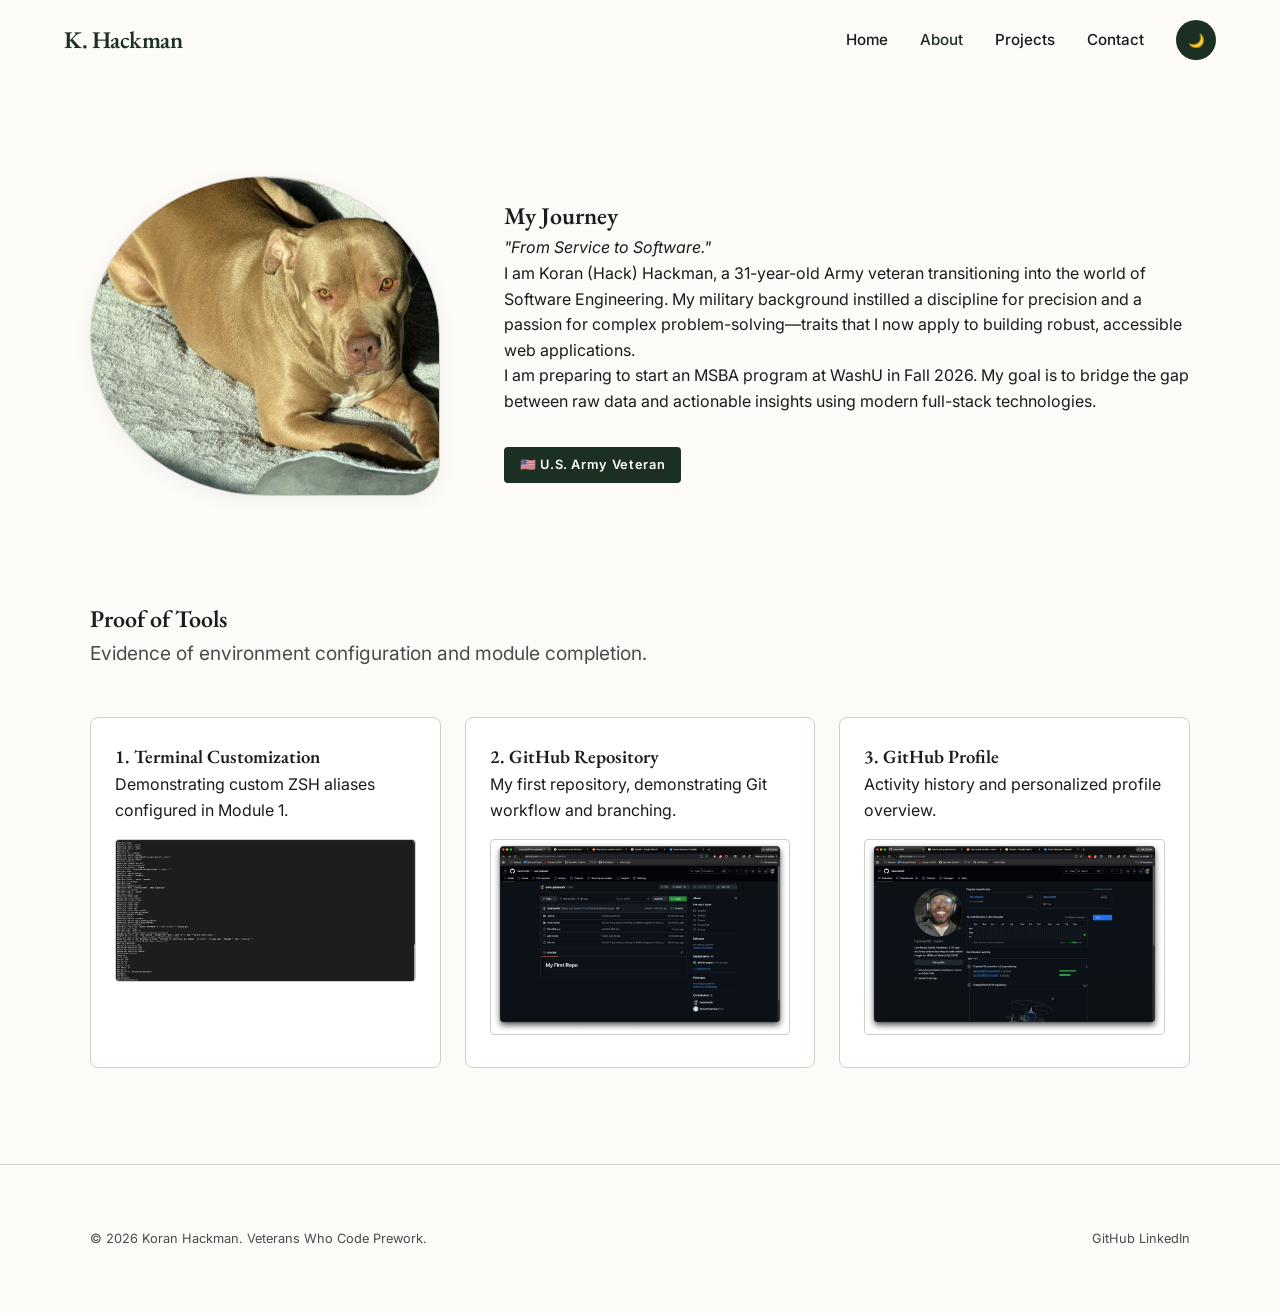
==== about.html @ 1c3fd6f7 "feat: complete VWC Capstone Portfolio with Classic Academic theme and 5 interactive features" ====
<!DOCTYPE html>
<html lang="en">
<head>
    <meta charset="UTF-8">
    <meta name="viewport" content="width=device-width, initial-scale=1.0">
    <title>About | Koran Hackman</title>
    <link rel="preconnect" href="https://fonts.googleapis.com">
    <link rel="preconnect" href="https://fonts.gstatic.com" crossorigin>
    <link href="https://fonts.googleapis.com/css2?family=EB+Garamond:ital,wght@0,400..800;1,400..800&family=Inter:wght@400;500;600&display=swap" rel="stylesheet">
    <link rel="stylesheet" href="css/style.css">
</head>
<body>
    <!-- Theme Persistence Script -->
    <script>
        const savedTheme = localStorage.getItem('theme') || 'light';
        document.body.classList.toggle('dark-mode', savedTheme === 'dark');
    </script>

    <header class="navbar">
        <div class="nav-container">
            <a href="index.html" class="logo">K. Hackman</a>
            <nav class="nav-links">
                <a href="index.html">Home</a>
                <a href="about.html" class="active">About</a>
                <a href="projects.html">Projects</a>
                <a href="contact.html">Contact</a>
                <button id="theme-toggle" aria-label="Toggle Night Mode">
                    <span class="sun-icon">☀️</span>
                    <span class="moon-icon">🌙</span>
                </button>
            </nav>
            <button class="menu-toggle" id="mobile-menu">
                <span></span><span></span><span></span>
            </button>
        </div>
    </header>

    <main class="container">
        <section class="about-hero">
            <div class="about-grid">
                <div class="about-image">
                    <img src="images/samira1.jpeg" alt="Koran Hackman" class="profile-img shadow">
                </div>
                <div class="about-text">
                    <h1 class="section-title">My Journey</h1>
                    <p class="italic highlight">"From Service to Software."</p>
                    <p>
                        I am Koran (Hack) Hackman, a 31-year-old Army veteran transitioning into the world of Software Engineering. 
                        My military background instilled a discipline for precision and a passion for complex problem-solving—traits 
                        that I now apply to building robust, accessible web applications.
                    </p>
                    <p>
                        I am preparing to start an MSBA program at WashU in Fall 2026. My goal is to bridge the gap between 
                        raw data and actionable insights using modern full-stack technologies.
                    </p>
                    <div class="military-badge">
                        <span>🇺🇸 U.S. Army Veteran</span>
                    </div>
                </div>
            </div>
        </section>

        <!-- Setup Proof Section (Required for VWC Capstone) -->
        <section class="setup-proof">
            <h2 class="section-title">Proof of Tools</h2>
            <p class="subtitle">Evidence of environment configuration and module completion.</p>
            
            <div class="proof-grid">
                <div class="proof-card">
                    <h3>1. Terminal Customization</h3>
                    <p>Demonstrating custom ZSH aliases configured in Module 1.</p>
                    <div class="image-zoom-container">
                        <img src="images/setup-terminal.png" alt="Terminal Aliases Screenshot">
                    </div>
                </div>
                <div class="proof-card">
                    <h3>2. GitHub Repository</h3>
                    <p>My first repository, demonstrating Git workflow and branching.</p>
                    <div class="image-zoom-container">
                        <img src="images/setup-github-repo.png" alt="GitHub Repository Screenshot">
                    </div>
                </div>
                <div class="proof-card">
                    <h3>3. GitHub Profile</h3>
                    <p>Activity history and personalized profile overview.</p>
                    <div class="image-zoom-container">
                        <img src="images/setup-github-profile.png" alt="GitHub Profile Screenshot">
                    </div>
                </div>
            </div>
        </section>
    </main>

    <footer class="footer">
        <div class="container footer-content">
            <p>&copy; 2026 Koran Hackman. Veterans Who Code Prework.</p>
            <div class="social-links">
                <a href="https://github.com/hackman95">GitHub</a>
                <a href="#">LinkedIn</a>
            </div>
        </div>
    </footer>

    <script src="js/script.js"></script>
</body>
</html>
---- css/style.css ----
/* 
   ============================================================
   VWC PREWORK CAPSTONE — CLASSIC ACADEMIC CSS
   Style: Forest Night (Orion Inspired)
   Author: Koran Hackman
   ============================================================
*/

/* --- 1. CSS CUSTOM PROPERTIES (VARIABLES) --- */
/* Decision: Using variables allows for easy theme persistence (Feature 1).
   It separates the 'color context' from the 'structural styles'. */
:root {
    /* Classic Day Palette */
    --color-bg: #FDFBF7;           /* Parchment Paper */
    --color-surface: #FFFFFF;
    --color-text-primary: #1B1B1B; /* Ink Black */
    --color-text-secondary: #4A4A4A;
    --color-accent: #1B3022;       /* Deep Forest Green */
    --color-accent-light: #2E4D35;
    --color-border: #D1CEC7;
    --color-shadow: rgba(0, 0, 0, 0.05);

    /* Typography */
    --font-serif: 'EB Garamond', serif;
    --font-sans: 'Inter', sans-serif;
    --font-mono: 'JetBrains Mono', monospace;

    /* Transitions */
    --transition-fast: 0.2s ease;
    --transition-slow: 0.4s ease;
}

/* Night Mode (Feature 1 Logic) */
/* Rationale: Applying these via a body class allows JS to toggle the entire UI instantly. */
body.dark-mode {
    --color-bg: #23201D;           /* Dark Parchment */
    --color-surface: #2C2824;
    --color-text-primary: #E8E4DF; /* Cream */
    --color-text-secondary: #B8B2AA;
    --color-accent: #3A5F44;       /* Lighter Forest */
    --color-accent-light: #4E7C5B;
    --color-border: #3D3833;
    --color-shadow: rgba(0, 0, 0, 0.3);
}

/* --- 2. RESET & BASE --- */
* {
    box-sizing: border-box;
    margin: 0;
    padding: 0;
}

body {
    background-color: var(--color-bg);
    color: var(--color-text-primary);
    font-family: var(--font-sans);
    line-height: 1.6;
    transition: background-color var(--transition-slow), color var(--transition-slow);
    overflow-x: hidden;
}

h1, h2, h3, h4, .section-title, .logo {
    font-family: var(--font-serif);
    font-weight: 600;
}

a {
    color: inherit;
    text-decoration: none;
    transition: var(--transition-fast);
}

.italic { font-style: italic; }
.shadow { box-shadow: 0 4px 20px var(--color-shadow); }
.container {
    width: 90%;
    max-width: 1100px;
    margin: 0 auto;
}

/* --- 3. NAVIGATION (Feature 2 & 8) --- */
.navbar {
    height: 80px;
    display: flex;
    align-items: center;
    position: sticky;
    top: 0;
    z-index: 1000;
    background: transparent;
    transition: background 0.3s ease, box-shadow 0.3s ease;
}

/* Feature 8: Scroll Interaction Class (Added via JS) */
.navbar.scrolled {
    background: var(--color-bg);
    box-shadow: 0 2px 10px var(--color-shadow);
    border-bottom: 1px solid var(--color-border);
}

.nav-container {
    display: flex;
    justify-content: space-between;
    align-items: center;
    width: 90%;
    margin: 0 auto;
}

.logo {
    font-size: 1.5rem;
    letter-spacing: -0.02em;
    color: var(--color-accent);
}

.nav-links {
    display: flex;
    gap: 2rem;
    align-items: center;
}

.nav-links a {
    font-size: 0.95rem;
    font-weight: 500;
}

.nav-links a.active, .nav-links a:hover {
    color: var(--color-accent);
}

/* Mobile Menu Toggle (Feature 2) */
.menu-toggle {
    display: none;
    flex-direction: column;
    gap: 5px;
    background: none;
    border: none;
    cursor: pointer;
}

.menu-toggle span {
    width: 25px;
    height: 2px;
    background: var(--color-text-primary);
    transition: transform 0.3s ease;
}

/* Theme Toggle Button (Feature 1) */
#theme-toggle {
    background: var(--color-accent);
    border: none;
    width: 40px;
    height: 40px;
    border-radius: 50%;
    cursor: pointer;
    display: flex;
    align-items: center;
    justify-content: center;
    color: white;
}

body.dark-mode .sun-icon { display: block; }
body.dark-mode .moon-icon { display: none; }
body:not(.dark-mode) .sun-icon { display: none; }
body:not(.dark-mode) .moon-icon { display: block; }

/* --- 4. HERO SECTION --- */
.hero {
    height: 90vh;
    display: flex;
    flex-direction: column;
    justify-content: center;
    align-items: center;
    text-align: center;
    padding: 2rem;
}

.hero h1 {
    font-size: clamp(2.5rem, 8vw, 4.5rem);
    margin-bottom: 0.5rem;
}

.subtitle {
    font-size: 1.2rem;
    color: var(--color-text-secondary);
    margin-bottom: 2rem;
}

.hero-text-container {
    height: 1.5rem;
    margin-bottom: 3rem;
}

#typing-text {
    font-family: var(--font-mono);
    color: var(--color-accent);
    font-weight: 500;
}

.cta-group {
    display: flex;
    gap: 1.5rem;
}

.btn {
    padding: 0.8rem 1.5rem;
    border-radius: 4px;
    font-weight: 600;
    font-size: 0.9rem;
    transition: transform 0.2s ease, background 0.2s ease;
}

.btn-primary {
    background: var(--color-accent);
    color: white;
}

.btn-secondary {
    border: 1px solid var(--color-accent);
    color: var(--color-accent);
}

.btn:hover {
    transform: translateY(-2px);
    background: var(--color-accent-light);
    color: white;
}

/* --- 5. GRID LAYOUTS (Feature 3 Proof) --- */
.projects-grid {
    display: grid;
    grid-template-columns: repeat(auto-fill, minmax(300px, 1fr));
    gap: 2rem;
    margin-top: 2rem;
}

/* Proof Card Design */
.proof-grid {
    display: grid;
    grid-template-columns: repeat(auto-fit, minmax(280px, 1fr));
    gap: 1.5rem;
    margin: 3rem 0;
}

.proof-card {
    background: var(--color-surface);
    border: 1px solid var(--color-border);
    padding: 1.5rem;
    border-radius: 8px;
    transition: transform var(--transition-fast);
}

.proof-card img {
    width: 100%;
    margin-top: 1rem;
    border-radius: 4px;
    border: 1px solid var(--color-border);
}

/* --- 6. ABOUT SECTION --- */
.about-grid {
    display: grid;
    grid-template-columns: 350px 1fr;
    gap: 4rem;
    align-items: center;
    padding: 6rem 0;
}

.profile-img {
    width: 100%;
    border-radius: 50% 50% 10% 50%; /* Characterful academic frame */
    border: 1px solid var(--color-border);
}

.military-badge {
    margin-top: 2rem;
    display: inline-block;
    padding: 0.5rem 1rem;
    background: var(--color-accent);
    color: white;
    border-radius: 4px;
    font-size: 0.8rem;
    font-weight: 600;
    letter-spacing: 0.05em;
}

/* --- 7. CONTACT FORM (Feature 5 UI) --- */
.contact-form {
    display: flex;
    flex-direction: column;
    gap: 1.5rem;
}

.form-group {
    display: flex;
    flex-direction: column;
    gap: 0.5rem;
}

.form-group label {
    font-size: 0.85rem;
    font-weight: 600;
    color: var(--color-text-secondary);
}

.form-group input, .form-group textarea {
    padding: 0.8rem;
    background: var(--color-surface);
    border: 1px solid var(--color-border);
    border-radius: 4px;
    color: var(--color-text-primary);
    font-family: inherit;
}

/* Error States */
.error-msg {
    color: #cc0000;
    font-size: 0.75rem;
    display: none;
}

.form-group.invalid input, .form-group.invalid textarea {
    border-color: #cc0000;
}

.form-group.invalid .error-msg {
    display: block;
}

/* --- 8. FOOTER --- */
.footer {
    padding: 4rem 0;
    border-top: 1px solid var(--color-border);
    margin-top: 6rem;
}

.footer-content {
    display: flex;
    justify-content: space-between;
    font-size: 0.8rem;
    color: var(--color-text-secondary);
}

/* --- 9. RESPONSIVE MEDIA QUERIES --- */

/* Tablet (768px+) */
@media (max-width: 992px) {
    .about-grid {
        grid-template-columns: 1fr;
        gap: 2rem;
        text-align: center;
    }
    .about-image {
        max-width: 300px;
        margin: 0 auto;
    }
}

/* Mobile (Navigation Logic) */
@media (max-width: 768px) {
    .menu-toggle {
        display: flex;
    }

    .nav-links {
        position: fixed;
        top: 80px;
        left: -100%;
        width: 100%;
        height: calc(100vh - 80px);
        background: var(--color-bg);
        flex-direction: column;
        padding-top: 2rem;
        transition: 0.4s ease;
        z-index: 999;
    }

    .nav-links.active {
        left: 0;
    }

    .projects-grid {
        grid-template-columns: 1fr;
    }
    
    .contact-info {
        margin-bottom: 3rem;
    }
}

/* Animation Artifacts (Feature 6 & 8) */
@keyframes slideIn {
    from { opacity: 0; transform: translateY(30px); }
    to { opacity: 1; transform: translateY(0); }
}

.reveal {
    animation: slideIn 0.8s ease forwards;
}
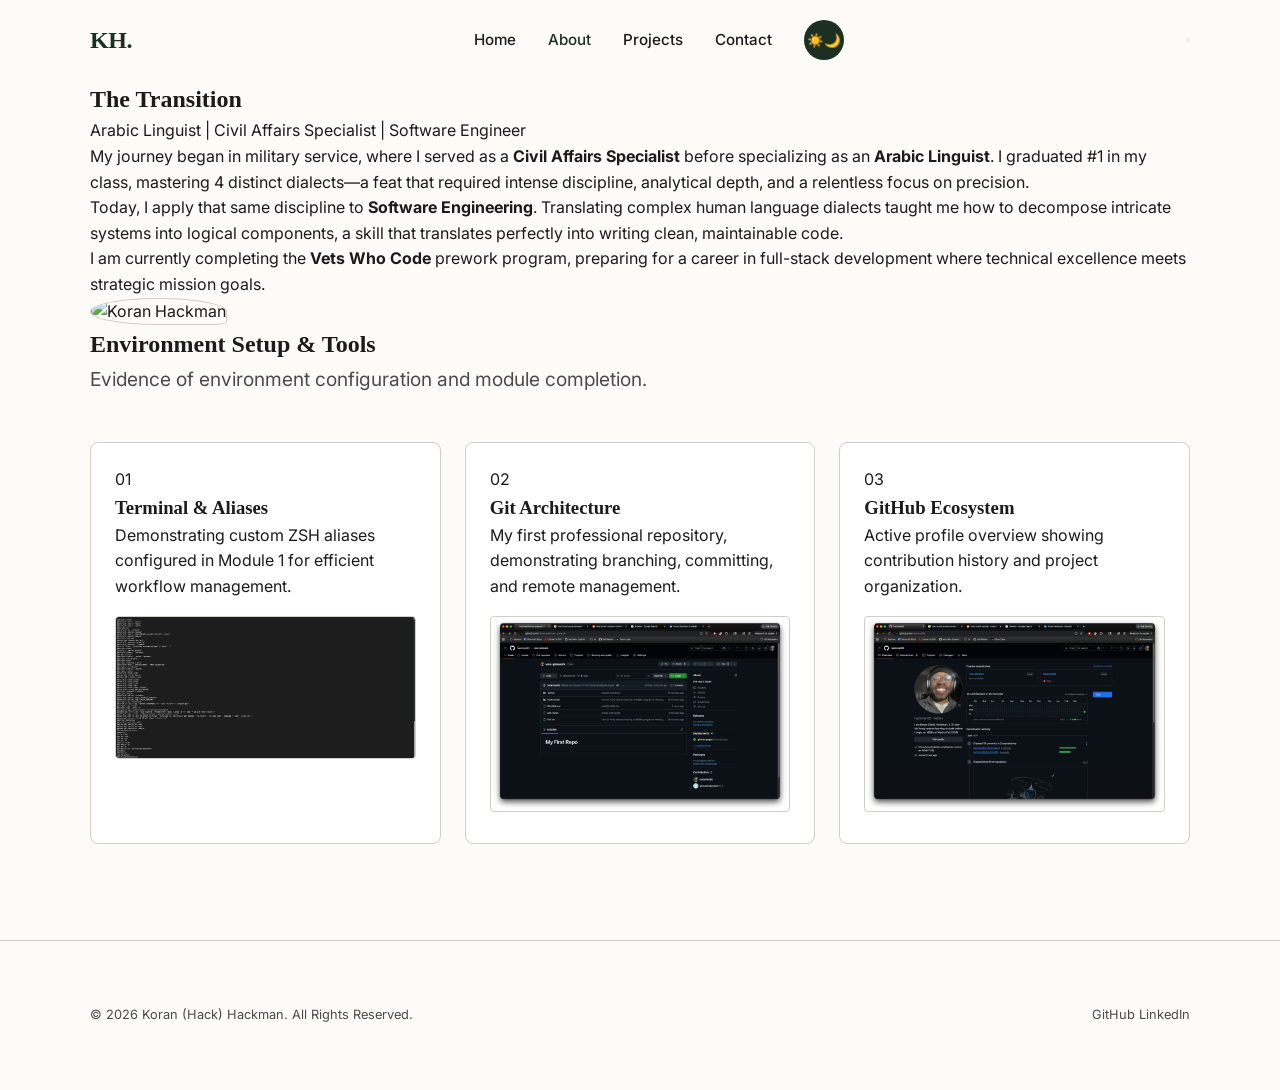
==== commit 63895c95: "feat: add about page with military transition story" ====
--- a/about.html
+++ b/about.html
@@ -4,103 +4,119 @@
     <meta charset="UTF-8">
     <meta name="viewport" content="width=device-width, initial-scale=1.0">
     <title>About | Koran Hackman</title>
+    <!-- Google Fonts -->
     <link rel="preconnect" href="https://fonts.googleapis.com">
     <link rel="preconnect" href="https://fonts.gstatic.com" crossorigin>
-    <link href="https://fonts.googleapis.com/css2?family=EB+Garamond:ital,wght@0,400..800;1,400..800&family=Inter:wght@400;500;600&display=swap" rel="stylesheet">
+    <link href="https://fonts.googleapis.com/css2?family=Inter:wght@300;400;500;600;700&display=swap" rel="stylesheet">
+    <!-- Styles -->
     <link rel="stylesheet" href="css/style.css">
 </head>
-<body>
-    <!-- Theme Persistence Script -->
+<body class="light-mode">
+    <!-- Theme Toggle (Feature 1) Logic Persistence -->
     <script>
         const savedTheme = localStorage.getItem('theme') || 'light';
-        document.body.classList.toggle('dark-mode', savedTheme === 'dark');
+        document.body.className = savedTheme + '-mode';
     </script>
 
+    <!-- Navigation -->
     <header class="navbar">
-        <div class="nav-container">
-            <a href="index.html" class="logo">K. Hackman</a>
-            <nav class="nav-links">
+        <div class="container nav-container">
+            <a href="index.html" class="logo">KH<span>.</span></a>
+            <nav class="nav-links" id="nav-links">
                 <a href="index.html">Home</a>
                 <a href="about.html" class="active">About</a>
                 <a href="projects.html">Projects</a>
                 <a href="contact.html">Contact</a>
-                <button id="theme-toggle" aria-label="Toggle Night Mode">
-                    <span class="sun-icon">☀️</span>
-                    <span class="moon-icon">🌙</span>
+                <button id="theme-toggle" class="theme-toggle" aria-label="Toggle Theme">
+                    <span class="icon-sun">☀️</span>
+                    <span class="icon-moon">🌙</span>
                 </button>
             </nav>
-            <button class="menu-toggle" id="mobile-menu">
-                <span></span><span></span><span></span>
+            <button class="mobile-menu-btn" id="mobile-menu-btn" aria-label="Toggle Menu">
+                <span class="bar"></span>
+                <span class="bar"></span>
+                <span class="bar"></span>
             </button>
         </div>
     </header>
 
-    <main class="container">
-        <section class="about-hero">
-            <div class="about-grid">
-                <div class="about-image">
-                    <img src="images/samira1.jpeg" alt="Koran Hackman" class="profile-img shadow">
-                </div>
-                <div class="about-text">
-                    <h1 class="section-title">My Journey</h1>
-                    <p class="italic highlight">"From Service to Software."</p>
+    <!-- Main Content -->
+    <main class="container py-8">
+        <section class="about-hero grid-2">
+            <div class="about-text">
+                <h1 class="section-title">The Transition</h1>
+                <p class="highlight">Arabic Linguist | Civil Affairs Specialist | Software Engineer</p>
+                <div class="about-description">
                     <p>
-                        I am Koran (Hack) Hackman, a 31-year-old Army veteran transitioning into the world of Software Engineering. 
-                        My military background instilled a discipline for precision and a passion for complex problem-solving—traits 
-                        that I now apply to building robust, accessible web applications.
+                        My journey began in military service, where I served as a <strong>Civil Affairs Specialist</strong> before specializing as an 
+                        <strong>Arabic Linguist</strong>. I graduated #1 in my class, mastering 4 distinct dialects—a feat that required intense discipline, 
+                        analytical depth, and a relentless focus on precision.
                     </p>
                     <p>
-                        I am preparing to start an MSBA program at WashU in Fall 2026. My goal is to bridge the gap between 
-                        raw data and actionable insights using modern full-stack technologies.
+                        Today, I apply that same discipline to <strong>Software Engineering</strong>. Translating complex human language dialects taught me 
+                        how to decompose intricate systems into logical components, a skill that translates perfectly into writing clean, maintainable code.
                     </p>
-                    <div class="military-badge">
-                        <span>🇺🇸 U.S. Army Veteran</span>
-                    </div>
+                    <p>
+                        I am currently completing the <strong>Vets Who Code</strong> prework program, preparing for a career in full-stack development 
+                        where technical excellence meets strategic mission goals.
+                    </p>
                 </div>
+            </div>
+            <div class="about-image">
+                <img src="images/profile.jpg" alt="Koran Hackman" class="profile-img shadow-minimal">
             </div>
         </section>
 
-        <!-- Setup Proof Section (Required for VWC Capstone) -->
-        <section class="setup-proof">
-            <h2 class="section-title">Proof of Tools</h2>
+        <!-- Proof of Tools Section (Required for Capstone) -->
+        <section class="proof-of-tools py-8">
+            <h2 class="section-title">Environment Setup & Tools</h2>
             <p class="subtitle">Evidence of environment configuration and module completion.</p>
-            
             <div class="proof-grid">
-                <div class="proof-card">
-                    <h3>1. Terminal Customization</h3>
-                    <p>Demonstrating custom ZSH aliases configured in Module 1.</p>
-                    <div class="image-zoom-container">
-                        <img src="images/setup-terminal.png" alt="Terminal Aliases Screenshot">
+                <!-- Terminal Setup (Module 1) -->
+                <article class="proof-card">
+                    <div class="proof-header">
+                        <span class="step-num">01</span>
+                        <h3>Terminal & Aliases</h3>
                     </div>
-                </div>
-                <div class="proof-card">
-                    <h3>2. GitHub Repository</h3>
-                    <p>My first repository, demonstrating Git workflow and branching.</p>
-                    <div class="image-zoom-container">
-                        <img src="images/setup-github-repo.png" alt="GitHub Repository Screenshot">
+                    <p>Demonstrating custom ZSH aliases configured in Module 1 for efficient workflow management.</p>
+                    <img src="images/setup-terminal.png" alt="Terminal Aliases Screenshot" class="proof-img">
+                </article>
+
+                <!-- GitHub Repo (Module 2) -->
+                <article class="proof-card">
+                    <div class="proof-header">
+                        <span class="step-num">02</span>
+                        <h3>Git Architecture</h3>
                     </div>
-                </div>
-                <div class="proof-card">
-                    <h3>3. GitHub Profile</h3>
-                    <p>Activity history and personalized profile overview.</p>
-                    <div class="image-zoom-container">
-                        <img src="images/setup-github-profile.png" alt="GitHub Profile Screenshot">
+                    <p>My first professional repository, demonstrating branching, committing, and remote management.</p>
+                    <img src="images/setup-github-repo.png" alt="GitHub Repository Screenshot" class="proof-img">
+                </article>
+
+                <!-- GitHub Profile -->
+                <article class="proof-card">
+                    <div class="proof-header">
+                        <span class="step-num">03</span>
+                        <h3>GitHub Ecosystem</h3>
                     </div>
-                </div>
+                    <p>Active profile overview showing contribution history and project organization.</p>
+                    <img src="images/setup-github-profile.png" alt="GitHub Profile Screenshot" class="proof-img">
+                </article>
             </div>
         </section>
     </main>
 
+    <!-- Footer -->
     <footer class="footer">
         <div class="container footer-content">
-            <p>&copy; 2026 Koran Hackman. Veterans Who Code Prework.</p>
+            <p>&copy; 2026 Koran (Hack) Hackman. All Rights Reserved.</p>
             <div class="social-links">
-                <a href="https://github.com/hackman95">GitHub</a>
-                <a href="#">LinkedIn</a>
+                <a href="https://github.com/hackman95" target="_blank">GitHub</a>
+                <a href="#" target="_blank">LinkedIn</a>
             </div>
         </div>
     </footer>
 
+    <!-- Scripts -->
     <script src="js/script.js"></script>
 </body>
 </html>
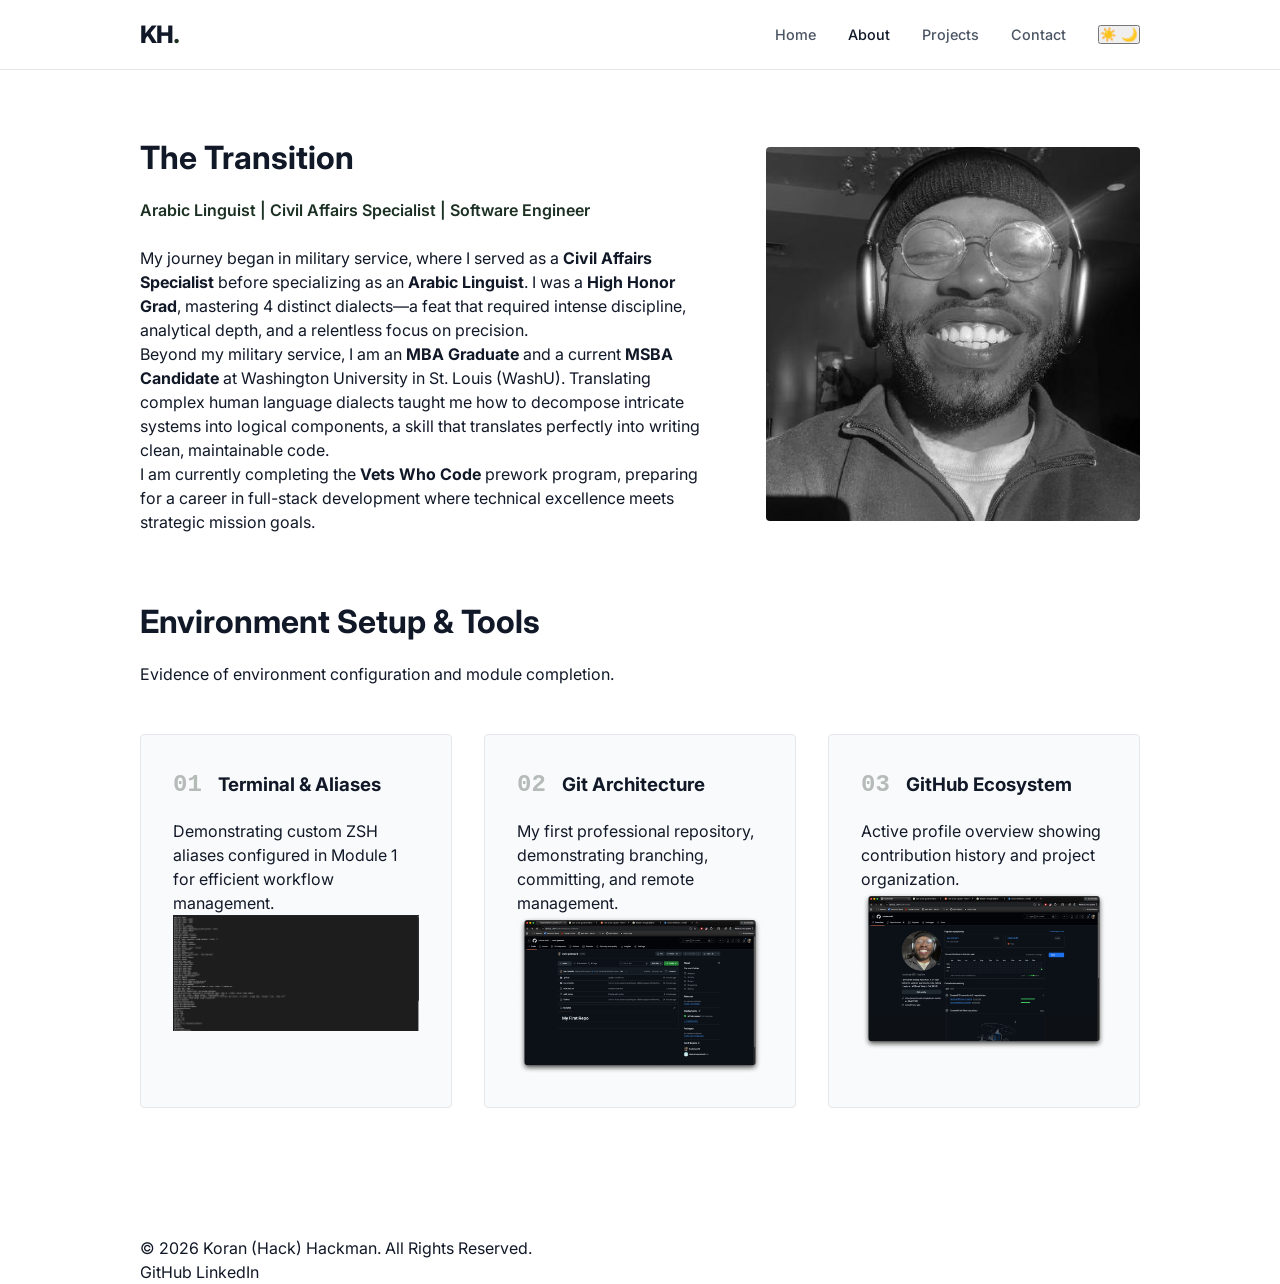
==== commit 4f80d1b4: "feat: sync professional identity with High Honor status and official GitHub avatar" ====
--- a/about.html
+++ b/about.html
@@ -49,12 +49,12 @@
                 <div class="about-description">
                     <p>
                         My journey began in military service, where I served as a <strong>Civil Affairs Specialist</strong> before specializing as an 
-                        <strong>Arabic Linguist</strong>. I graduated #1 in my class, mastering 4 distinct dialects—a feat that required intense discipline, 
+                        <strong>Arabic Linguist</strong>. I was a <strong>High Honor Grad</strong>, mastering 4 distinct dialects—a feat that required intense discipline, 
                         analytical depth, and a relentless focus on precision.
                     </p>
                     <p>
-                        Today, I apply that same discipline to <strong>Software Engineering</strong>. Translating complex human language dialects taught me 
-                        how to decompose intricate systems into logical components, a skill that translates perfectly into writing clean, maintainable code.
+                        Beyond my military service, I am an <strong>MBA Graduate</strong> and a current <strong>MSBA Candidate</strong> at Washington University in St. Louis (WashU).
+                        Translating complex human language dialects taught me how to decompose intricate systems into logical components, a skill that translates perfectly into writing clean, maintainable code.
                     </p>
                     <p>
                         I am currently completing the <strong>Vets Who Code</strong> prework program, preparing for a career in full-stack development 
--- a/css/style.css
+++ b/css/style.css
@@ -1,49 +1,45 @@
 /* 
    ============================================================
-   VWC PREWORK CAPSTONE — CLASSIC ACADEMIC CSS
-   Style: Forest Night (Orion Inspired)
-   Author: Koran Hackman
+   VWC PREWORK CAPSTONE — MINIMALIST PROFESSIONAL CSS
+   Style: High-End Minimalist Modern
+   Author: Koran Hackman (Arabic Linguist & Software Engineer)
    ============================================================
 */
 
-/* --- 1. CSS CUSTOM PROPERTIES (VARIABLES) --- */
-/* Decision: Using variables allows for easy theme persistence (Feature 1).
-   It separates the 'color context' from the 'structural styles'. */
+/* --- 1. CSS CUSTOM PROPERTIES (Theme Persistence Feature 1) --- */
 :root {
-    /* Classic Day Palette */
-    --color-bg: #FDFBF7;           /* Parchment Paper */
-    --color-surface: #FFFFFF;
-    --color-text-primary: #1B1B1B; /* Ink Black */
-    --color-text-secondary: #4A4A4A;
-    --color-accent: #1B3022;       /* Deep Forest Green */
-    --color-accent-light: #2E4D35;
-    --color-border: #D1CEC7;
+    /* Day Mode Palette */
+    --color-bg: #FFFFFF;
+    --color-surface: #F9FAFB;
+    --color-text-primary: #111827; /* Dark Slate Black */
+    --color-text-secondary: #4B5563; /* Grey Slate */
+    --color-accent: #1B3022; /* Deep Forest Green (VWC/Military Accent) */
+    --color-accent-hover: #13241A;
+    --color-border: #E5E7EB;
     --color-shadow: rgba(0, 0, 0, 0.05);
 
     /* Typography */
-    --font-serif: 'EB Garamond', serif;
-    --font-sans: 'Inter', sans-serif;
-    --font-mono: 'JetBrains Mono', monospace;
-
-    /* Transitions */
-    --transition-fast: 0.2s ease;
-    --transition-slow: 0.4s ease;
+    --font-main: 'Inter', system-ui, -apple-system, sans-serif;
+    --font-mono: ui-monospace, SFMono-Regular, Menlo, Monaco, Consolas, monospace;
+
+    /* Spacing & Borders */
+    --transition: 0.25s cubic-bezier(0.4, 0, 0.2, 1);
+    --border-radius: 4px;
 }
 
 /* Night Mode (Feature 1 Logic) */
-/* Rationale: Applying these via a body class allows JS to toggle the entire UI instantly. */
-body.dark-mode {
-    --color-bg: #23201D;           /* Dark Parchment */
-    --color-surface: #2C2824;
-    --color-text-primary: #E8E4DF; /* Cream */
-    --color-text-secondary: #B8B2AA;
-    --color-accent: #3A5F44;       /* Lighter Forest */
-    --color-accent-light: #4E7C5B;
-    --color-border: #3D3833;
+.dark-mode {
+    --color-bg: #0F172A; /* Deep Navy Black */
+    --color-surface: #1E293B;
+    --color-text-primary: #F9FAFB;
+    --color-text-secondary: #9CA3AF;
+    --color-accent: #34D399; /* Emerald/Forest Green Accent for Dark Mode */
+    --color-accent-hover: #10B981;
+    --color-border: #334155;
     --color-shadow: rgba(0, 0, 0, 0.3);
 }
 
-/* --- 2. RESET & BASE --- */
+/* --- 2. BASE RESET --- */
 * {
     box-sizing: border-box;
     margin: 0;
@@ -53,63 +49,47 @@
 body {
     background-color: var(--color-bg);
     color: var(--color-text-primary);
-    font-family: var(--font-sans);
-    line-height: 1.6;
-    transition: background-color var(--transition-slow), color var(--transition-slow);
-    overflow-x: hidden;
-}
-
-h1, h2, h3, h4, .section-title, .logo {
-    font-family: var(--font-serif);
-    font-weight: 600;
-}
-
-a {
-    color: inherit;
-    text-decoration: none;
-    transition: var(--transition-fast);
-}
-
-.italic { font-style: italic; }
-.shadow { box-shadow: 0 4px 20px var(--color-shadow); }
+    font-family: var(--font-main);
+    line-height: 1.5;
+    -webkit-font-smoothing: antialiased;
+    transition: background-color var(--transition), color var(--transition);
+}
+
 .container {
+    max-width: 1000px;
     width: 90%;
-    max-width: 1100px;
     margin: 0 auto;
 }
+
+img { max-width: 100%; display: block; }
+a { text-decoration: none; color: inherit; transition: var(--transition); }
+ul { list-style: none; }
 
 /* --- 3. NAVIGATION (Feature 2 & 8) --- */
 .navbar {
-    height: 80px;
-    display: flex;
-    align-items: center;
+    height: 70px;
+    border-bottom: 1px solid var(--color-border);
     position: sticky;
     top: 0;
-    z-index: 1000;
-    background: transparent;
-    transition: background 0.3s ease, box-shadow 0.3s ease;
-}
-
-/* Feature 8: Scroll Interaction Class (Added via JS) */
-.navbar.scrolled {
+    z-index: 100;
     background: var(--color-bg);
-    box-shadow: 0 2px 10px var(--color-shadow);
-    border-bottom: 1px solid var(--color-border);
 }
 
 .nav-container {
     display: flex;
     justify-content: space-between;
     align-items: center;
-    width: 90%;
-    margin: 0 auto;
+    height: 100%;
 }
 
 .logo {
+    font-weight: 800;
     font-size: 1.5rem;
-    letter-spacing: -0.02em;
-    color: var(--color-accent);
-}
+    letter-spacing: -0.05em;
+    color: var(--color-text-primary);
+}
+
+.logo span { color: var(--color-accent); }
 
 .nav-links {
     display: flex;
@@ -118,280 +98,173 @@
 }
 
 .nav-links a {
-    font-size: 0.95rem;
+    font-size: 0.9rem;
     font-weight: 500;
-}
-
-.nav-links a.active, .nav-links a:hover {
-    color: var(--color-accent);
-}
-
-/* Mobile Menu Toggle (Feature 2) */
-.menu-toggle {
+    color: var(--color-text-secondary);
+}
+
+.nav-links a:hover, .nav-links a.active {
+    color: var(--color-text-primary);
+}
+
+/* Mobile Nav (Feature 2) */
+.mobile-menu-btn {
     display: none;
     flex-direction: column;
-    gap: 5px;
+    gap: 6px;
     background: none;
     border: none;
     cursor: pointer;
 }
 
-.menu-toggle span {
-    width: 25px;
+.mobile-menu-btn .bar {
+    width: 24px;
     height: 2px;
     background: var(--color-text-primary);
-    transition: transform 0.3s ease;
-}
-
-/* Theme Toggle Button (Feature 1) */
-#theme-toggle {
-    background: var(--color-accent);
-    border: none;
-    width: 40px;
-    height: 40px;
-    border-radius: 50%;
-    cursor: pointer;
-    display: flex;
+    transition: var(--transition);
+}
+
+/* --- 4. HERO SECTION (Feature 8 Effect) --- */
+.hero {
+    display: grid;
+    grid-template-columns: 1fr 1fr;
+    gap: 4rem;
     align-items: center;
-    justify-content: center;
-    color: white;
-}
-
-body.dark-mode .sun-icon { display: block; }
-body.dark-mode .moon-icon { display: none; }
-body:not(.dark-mode) .sun-icon { display: none; }
-body:not(.dark-mode) .moon-icon { display: block; }
-
-/* --- 4. HERO SECTION --- */
-.hero {
-    height: 90vh;
-    display: flex;
-    flex-direction: column;
-    justify-content: center;
-    align-items: center;
-    text-align: center;
-    padding: 2rem;
-}
-
-.hero h1 {
-    font-size: clamp(2.5rem, 8vw, 4.5rem);
-    margin-bottom: 0.5rem;
-}
-
-.subtitle {
-    font-size: 1.2rem;
+    padding: 6rem 0;
+}
+
+.hero-title {
+    font-size: 3.5rem;
+    font-weight: 800;
+    letter-spacing: -0.02em;
+    line-height: 1.1;
+    margin-bottom: 1rem;
+}
+
+.hero-subtitle {
+    font-family: var(--font-mono);
+    font-size: 1.25rem;
+    font-weight: 600;
+    color: var(--color-accent);
+    margin-bottom: 1.5rem;
+    min-height: 1.5rem;
+}
+
+.hero-description {
+    font-size: 1.1rem;
     color: var(--color-text-secondary);
-    margin-bottom: 2rem;
-}
-
-.hero-text-container {
-    height: 1.5rem;
-    margin-bottom: 3rem;
-}
-
-#typing-text {
-    font-family: var(--font-mono);
-    color: var(--color-accent);
-    font-weight: 500;
-}
-
-.cta-group {
-    display: flex;
-    gap: 1.5rem;
-}
+    margin-bottom: 2.5rem;
+    max-width: 500px;
+}
+
+.hero-cta { display: flex; gap: 1rem; }
 
 .btn {
-    padding: 0.8rem 1.5rem;
-    border-radius: 4px;
+    padding: 0.75rem 1.5rem;
     font-weight: 600;
     font-size: 0.9rem;
-    transition: transform 0.2s ease, background 0.2s ease;
-}
-
-.btn-primary {
-    background: var(--color-accent);
-    color: white;
-}
-
-.btn-secondary {
-    border: 1px solid var(--color-accent);
-    color: var(--color-accent);
-}
-
-.btn:hover {
-    transform: translateY(-2px);
-    background: var(--color-accent-light);
-    color: white;
-}
-
-/* --- 5. GRID LAYOUTS (Feature 3 Proof) --- */
+    border-radius: var(--border-radius);
+    display: inline-block;
+}
+
+.btn-primary { background: var(--color-text-primary); color: white; }
+.btn-primary:hover { background: var(--color-accent); }
+
+.btn-secondary { border: 1px solid var(--color-border); }
+.btn-secondary:hover { border-color: var(--color-text-secondary); }
+
+.profile-img {
+    width: 100%;
+    border-radius: var(--border-radius);
+    filter: grayscale(100%); /* Minimalist aesthetic */
+    transition: var(--transition);
+}
+
+.profile-img:hover { filter: grayscale(0%); }
+
+/* --- 5. ABOUT PAGE --- */
+.py-8 { padding: 4rem 0; }
+.grid-2 { display: grid; grid-template-columns: 1.2fr 0.8fr; gap: 4rem; align-items: center; }
+.section-title { font-size: 2rem; margin-bottom: 1rem; }
+.highlight { color: var(--color-accent); font-weight: 600; margin-bottom: 1.5rem; }
+
+.proof-grid {
+    display: grid;
+    grid-template-columns: repeat(auto-fit, minmax(280px, 1fr));
+    gap: 2rem;
+    margin-top: 3rem;
+}
+
+.proof-card {
+    background: var(--color-surface);
+    border: 1px solid var(--color-border);
+    padding: 2rem;
+    border-radius: var(--border-radius);
+}
+
+.proof-header { display: flex; align-items: center; gap: 1rem; margin-bottom: 1rem; }
+.step-num { font-family: var(--font-mono); font-weight: 800; color: var(--color-accent); font-size: 1.5rem; opacity: 0.3; }
+
+/* --- 6. PROJECTS (Feature 3 Proof) --- */
 .projects-grid {
     display: grid;
     grid-template-columns: repeat(auto-fill, minmax(300px, 1fr));
-    gap: 2rem;
+    gap: 2.5rem;
+    margin-top: 3rem;
+}
+
+.filter-controls {
+    display: flex;
+    gap: 1rem;
     margin-top: 2rem;
 }
 
-/* Proof Card Design */
-.proof-grid {
-    display: grid;
-    grid-template-columns: repeat(auto-fit, minmax(280px, 1fr));
-    gap: 1.5rem;
-    margin: 3rem 0;
-}
-
-.proof-card {
-    background: var(--color-surface);
+.filter-btn {
+    background: none;
     border: 1px solid var(--color-border);
-    padding: 1.5rem;
-    border-radius: 8px;
-    transition: transform var(--transition-fast);
-}
-
-.proof-card img {
-    width: 100%;
-    margin-top: 1rem;
-    border-radius: 4px;
-    border: 1px solid var(--color-border);
-}
-
-/* --- 6. ABOUT SECTION --- */
-.about-grid {
-    display: grid;
-    grid-template-columns: 350px 1fr;
-    gap: 4rem;
-    align-items: center;
-    padding: 6rem 0;
-}
-
-.profile-img {
-    width: 100%;
-    border-radius: 50% 50% 10% 50%; /* Characterful academic frame */
-    border: 1px solid var(--color-border);
-}
-
-.military-badge {
-    margin-top: 2rem;
-    display: inline-block;
     padding: 0.5rem 1rem;
-    background: var(--color-accent);
-    color: white;
-    border-radius: 4px;
     font-size: 0.8rem;
     font-weight: 600;
-    letter-spacing: 0.05em;
-}
-
-/* --- 7. CONTACT FORM (Feature 5 UI) --- */
-.contact-form {
-    display: flex;
-    flex-direction: column;
-    gap: 1.5rem;
-}
-
-.form-group {
-    display: flex;
-    flex-direction: column;
-    gap: 0.5rem;
-}
-
-.form-group label {
-    font-size: 0.85rem;
-    font-weight: 600;
-    color: var(--color-text-secondary);
-}
-
-.form-group input, .form-group textarea {
-    padding: 0.8rem;
-    background: var(--color-surface);
-    border: 1px solid var(--color-border);
-    border-radius: 4px;
-    color: var(--color-text-primary);
-    font-family: inherit;
-}
-
-/* Error States */
-.error-msg {
-    color: #cc0000;
-    font-size: 0.75rem;
-    display: none;
-}
-
-.form-group.invalid input, .form-group.invalid textarea {
-    border-color: #cc0000;
-}
-
-.form-group.invalid .error-msg {
-    display: block;
-}
-
-/* --- 8. FOOTER --- */
-.footer {
-    padding: 4rem 0;
-    border-top: 1px solid var(--color-border);
-    margin-top: 6rem;
-}
-
-.footer-content {
-    display: flex;
-    justify-content: space-between;
-    font-size: 0.8rem;
-    color: var(--color-text-secondary);
-}
-
-/* --- 9. RESPONSIVE MEDIA QUERIES --- */
-
-/* Tablet (768px+) */
-@media (max-width: 992px) {
-    .about-grid {
-        grid-template-columns: 1fr;
-        gap: 2rem;
-        text-align: center;
-    }
-    .about-image {
-        max-width: 300px;
-        margin: 0 auto;
-    }
-}
-
-/* Mobile (Navigation Logic) */
+    cursor: pointer;
+    border-radius: 20px;
+}
+
+.filter-btn.active { background: var(--color-text-primary); color: white; border-color: var(--color-text-primary); }
+
+/* --- 7. CONTACT (Feature 5 Validation UI) --- */
+.contact-form { display: flex; flex-direction: column; gap: 1.5rem; }
+.form-group { display: flex; flex-direction: column; gap: 0.5rem; }
+.form-group label { font-size: 0.8rem; font-weight: 700; color: var(--color-text-secondary); text-transform: uppercase; letter-spacing: 0.05em; }
+.form-group input, .form-group textarea { padding: 0.75rem; border: 1px solid var(--color-border); border-radius: var(--border-radius); font-family: inherit; font-size: 1rem; }
+
+.error-msg { color: #dc2626; font-size: 0.75rem; font-weight: 500; margin-top: -0.25rem; display: none; }
+.form-group.invalid input, .form-group.invalid textarea { border-color: #dc2626; }
+.form-group.invalid .error-msg { display: block; }
+
+/* --- 8. RESPONSIVE QUERIES --- */
 @media (max-width: 768px) {
-    .menu-toggle {
-        display: flex;
-    }
-
+    .hero { grid-template-columns: 1fr; text-align: center; gap: 2rem; }
+    .hero-image { order: -1; max-width: 300px; margin: 0 auto; }
+    .hero-cta { justify-content: center; }
+    
+    .mobile-menu-btn { display: flex; }
     .nav-links {
         position: fixed;
-        top: 80px;
+        top: 70px;
         left: -100%;
         width: 100%;
-        height: calc(100vh - 80px);
+        height: calc(100vh - 70px);
         background: var(--color-bg);
         flex-direction: column;
-        padding-top: 2rem;
+        padding: 4rem 0;
         transition: 0.4s ease;
-        z-index: 999;
+        border-top: 1px solid var(--color-border);
     }
-
-    .nav-links.active {
-        left: 0;
-    }
-
-    .projects-grid {
-        grid-template-columns: 1fr;
-    }
-    
-    .contact-info {
-        margin-bottom: 3rem;
-    }
-}
-
-/* Animation Artifacts (Feature 6 & 8) */
-@keyframes slideIn {
-    from { opacity: 0; transform: translateY(30px); }
-    to { opacity: 1; transform: translateY(0); }
-}
-
-.reveal {
-    animation: slideIn 0.8s ease forwards;
-}
+    .nav-links.active { left: 0; }
+    .grid-2 { grid-template-columns: 1fr; text-align: center; }
+    .about-image { margin: 0 auto; }
+}
+
+/* Animations Artifacts */
+@keyframes fadeIn { from { opacity: 0; transform: translateY(20px); } to { opacity: 1; transform: translateY(0); } }
+.reveal { animation: fadeIn 0.8s ease-out forwards; opacity: 0; }
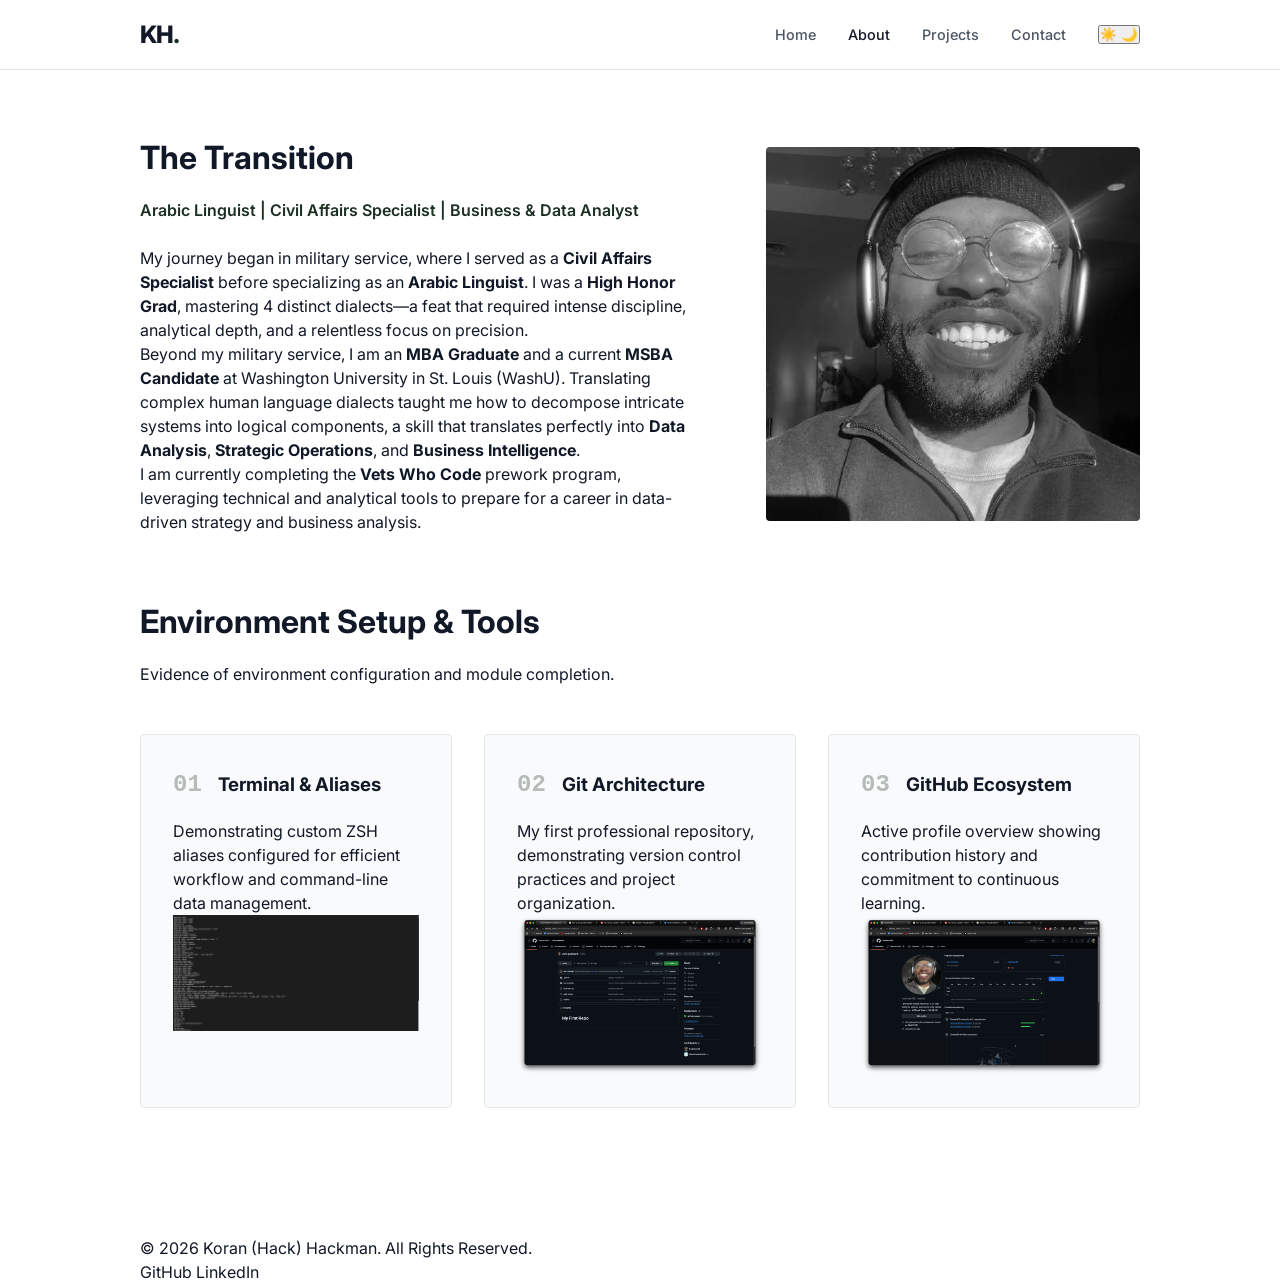
==== commit c48b16b4: "rebrand as business and data analyst" ====
--- a/about.html
+++ b/about.html
@@ -12,7 +12,7 @@
     <link rel="stylesheet" href="css/style.css">
 </head>
 <body class="light-mode">
-    <!-- Theme Toggle (Feature 1) Logic Persistence -->
+    <!-- Theme Toggle -->
     <script>
         const savedTheme = localStorage.getItem('theme') || 'light';
         document.body.className = savedTheme + '-mode';
@@ -40,12 +40,12 @@
         </div>
     </header>
 
-    <!-- Main Content -->
+    <!-- Story Section -->
     <main class="container py-8">
         <section class="about-hero grid-2">
             <div class="about-text">
                 <h1 class="section-title">The Transition</h1>
-                <p class="highlight">Arabic Linguist | Civil Affairs Specialist | Software Engineer</p>
+                <p class="highlight">Arabic Linguist | Civil Affairs Specialist | Business & Data Analyst</p>
                 <div class="about-description">
                     <p>
                         My journey began in military service, where I served as a <strong>Civil Affairs Specialist</strong> before specializing as an 
@@ -54,11 +54,11 @@
                     </p>
                     <p>
                         Beyond my military service, I am an <strong>MBA Graduate</strong> and a current <strong>MSBA Candidate</strong> at Washington University in St. Louis (WashU).
-                        Translating complex human language dialects taught me how to decompose intricate systems into logical components, a skill that translates perfectly into writing clean, maintainable code.
+                        Translating complex human language dialects taught me how to decompose intricate systems into logical components, a skill that translates perfectly into <strong>Data Analysis</strong>, <strong>Strategic Operations</strong>, and <strong>Business Intelligence</strong>.
                     </p>
                     <p>
-                        I am currently completing the <strong>Vets Who Code</strong> prework program, preparing for a career in full-stack development 
-                        where technical excellence meets strategic mission goals.
+                        I am currently completing the <strong>Vets Who Code</strong> prework program, leveraging technical and analytical tools to prepare 
+                        for a career in data-driven strategy and business analysis.
                     </p>
                 </div>
             </div>
@@ -67,38 +67,35 @@
             </div>
         </section>
 
-        <!-- Proof of Tools Section (Required for Capstone) -->
+        <!-- Environment Setup & Tools -->
         <section class="proof-of-tools py-8">
             <h2 class="section-title">Environment Setup & Tools</h2>
             <p class="subtitle">Evidence of environment configuration and module completion.</p>
             <div class="proof-grid">
-                <!-- Terminal Setup (Module 1) -->
                 <article class="proof-card">
                     <div class="proof-header">
                         <span class="step-num">01</span>
                         <h3>Terminal & Aliases</h3>
                     </div>
-                    <p>Demonstrating custom ZSH aliases configured in Module 1 for efficient workflow management.</p>
+                    <p>Demonstrating custom ZSH aliases configured for efficient workflow and command-line data management.</p>
                     <img src="images/setup-terminal.png" alt="Terminal Aliases Screenshot" class="proof-img">
                 </article>
 
-                <!-- GitHub Repo (Module 2) -->
                 <article class="proof-card">
                     <div class="proof-header">
                         <span class="step-num">02</span>
                         <h3>Git Architecture</h3>
                     </div>
-                    <p>My first professional repository, demonstrating branching, committing, and remote management.</p>
+                    <p>My first professional repository, demonstrating version control practices and project organization.</p>
                     <img src="images/setup-github-repo.png" alt="GitHub Repository Screenshot" class="proof-img">
                 </article>
 
-                <!-- GitHub Profile -->
                 <article class="proof-card">
                     <div class="proof-header">
                         <span class="step-num">03</span>
                         <h3>GitHub Ecosystem</h3>
                     </div>
-                    <p>Active profile overview showing contribution history and project organization.</p>
+                    <p>Active profile overview showing contribution history and commitment to continuous learning.</p>
                     <img src="images/setup-github-profile.png" alt="GitHub Profile Screenshot" class="proof-img">
                 </article>
             </div>
@@ -116,7 +113,6 @@
         </div>
     </footer>
 
-    <!-- Scripts -->
     <script src="js/script.js"></script>
 </body>
 </html>
--- a/css/style.css
+++ b/css/style.css
@@ -1,45 +1,41 @@
 /* 
-   ============================================================
-   VWC PREWORK CAPSTONE — MINIMALIST PROFESSIONAL CSS
-   Style: High-End Minimalist Modern
-   Author: Koran Hackman (Arabic Linguist & Software Engineer)
-   ============================================================
+   Koran Hackman - Portfolio Styles
+   Minimalist Professional Aesthetics
 */
 
-/* --- 1. CSS CUSTOM PROPERTIES (Theme Persistence Feature 1) --- */
 :root {
-    /* Day Mode Palette */
+    /* Day Mode */
     --color-bg: #FFFFFF;
     --color-surface: #F9FAFB;
-    --color-text-primary: #111827; /* Dark Slate Black */
-    --color-text-secondary: #4B5563; /* Grey Slate */
-    --color-accent: #1B3022; /* Deep Forest Green (VWC/Military Accent) */
+    --color-text-primary: #111827; 
+    --color-text-secondary: #4B5563;
+    --color-accent: #1B3022; 
     --color-accent-hover: #13241A;
     --color-border: #E5E7EB;
     --color-shadow: rgba(0, 0, 0, 0.05);
 
-    /* Typography */
+    /* Fonts */
     --font-main: 'Inter', system-ui, -apple-system, sans-serif;
     --font-mono: ui-monospace, SFMono-Regular, Menlo, Monaco, Consolas, monospace;
 
-    /* Spacing & Borders */
+    /* Metrics */
     --transition: 0.25s cubic-bezier(0.4, 0, 0.2, 1);
     --border-radius: 4px;
 }
 
-/* Night Mode (Feature 1 Logic) */
+/* Dark mode theme variables */
 .dark-mode {
-    --color-bg: #0F172A; /* Deep Navy Black */
+    --color-bg: #0F172A;
     --color-surface: #1E293B;
     --color-text-primary: #F9FAFB;
     --color-text-secondary: #9CA3AF;
-    --color-accent: #34D399; /* Emerald/Forest Green Accent for Dark Mode */
+    --color-accent: #34D399; 
     --color-accent-hover: #10B981;
     --color-border: #334155;
     --color-shadow: rgba(0, 0, 0, 0.3);
 }
 
-/* --- 2. BASE RESET --- */
+/* Basic Reset */
 * {
     box-sizing: border-box;
     margin: 0;
@@ -65,7 +61,7 @@
 a { text-decoration: none; color: inherit; transition: var(--transition); }
 ul { list-style: none; }
 
-/* --- 3. NAVIGATION (Feature 2 & 8) --- */
+/* Navigation */
 .navbar {
     height: 70px;
     border-bottom: 1px solid var(--color-border);
@@ -107,7 +103,6 @@
     color: var(--color-text-primary);
 }
 
-/* Mobile Nav (Feature 2) */
 .mobile-menu-btn {
     display: none;
     flex-direction: column;
@@ -124,7 +119,7 @@
     transition: var(--transition);
 }
 
-/* --- 4. HERO SECTION (Feature 8 Effect) --- */
+/* Hero Section */
 .hero {
     display: grid;
     grid-template-columns: 1fr 1fr;
@@ -176,13 +171,13 @@
 .profile-img {
     width: 100%;
     border-radius: var(--border-radius);
-    filter: grayscale(100%); /* Minimalist aesthetic */
+    filter: grayscale(100%); 
     transition: var(--transition);
 }
 
 .profile-img:hover { filter: grayscale(0%); }
 
-/* --- 5. ABOUT PAGE --- */
+/* Layout Helpers */
 .py-8 { padding: 4rem 0; }
 .grid-2 { display: grid; grid-template-columns: 1.2fr 0.8fr; gap: 4rem; align-items: center; }
 .section-title { font-size: 2rem; margin-bottom: 1rem; }
@@ -205,7 +200,7 @@
 .proof-header { display: flex; align-items: center; gap: 1rem; margin-bottom: 1rem; }
 .step-num { font-family: var(--font-mono); font-weight: 800; color: var(--color-accent); font-size: 1.5rem; opacity: 0.3; }
 
-/* --- 6. PROJECTS (Feature 3 Proof) --- */
+/* Grid Layouts */
 .projects-grid {
     display: grid;
     grid-template-columns: repeat(auto-fill, minmax(300px, 1fr));
@@ -231,7 +226,7 @@
 
 .filter-btn.active { background: var(--color-text-primary); color: white; border-color: var(--color-text-primary); }
 
-/* --- 7. CONTACT (Feature 5 Validation UI) --- */
+/* Form Styles */
 .contact-form { display: flex; flex-direction: column; gap: 1.5rem; }
 .form-group { display: flex; flex-direction: column; gap: 0.5rem; }
 .form-group label { font-size: 0.8rem; font-weight: 700; color: var(--color-text-secondary); text-transform: uppercase; letter-spacing: 0.05em; }
@@ -241,7 +236,7 @@
 .form-group.invalid input, .form-group.invalid textarea { border-color: #dc2626; }
 .form-group.invalid .error-msg { display: block; }
 
-/* --- 8. RESPONSIVE QUERIES --- */
+/* Responsive adjustments */
 @media (max-width: 768px) {
     .hero { grid-template-columns: 1fr; text-align: center; gap: 2rem; }
     .hero-image { order: -1; max-width: 300px; margin: 0 auto; }
@@ -265,6 +260,5 @@
     .about-image { margin: 0 auto; }
 }
 
-/* Animations Artifacts */
 @keyframes fadeIn { from { opacity: 0; transform: translateY(20px); } to { opacity: 1; transform: translateY(0); } }
 .reveal { animation: fadeIn 0.8s ease-out forwards; opacity: 0; }
